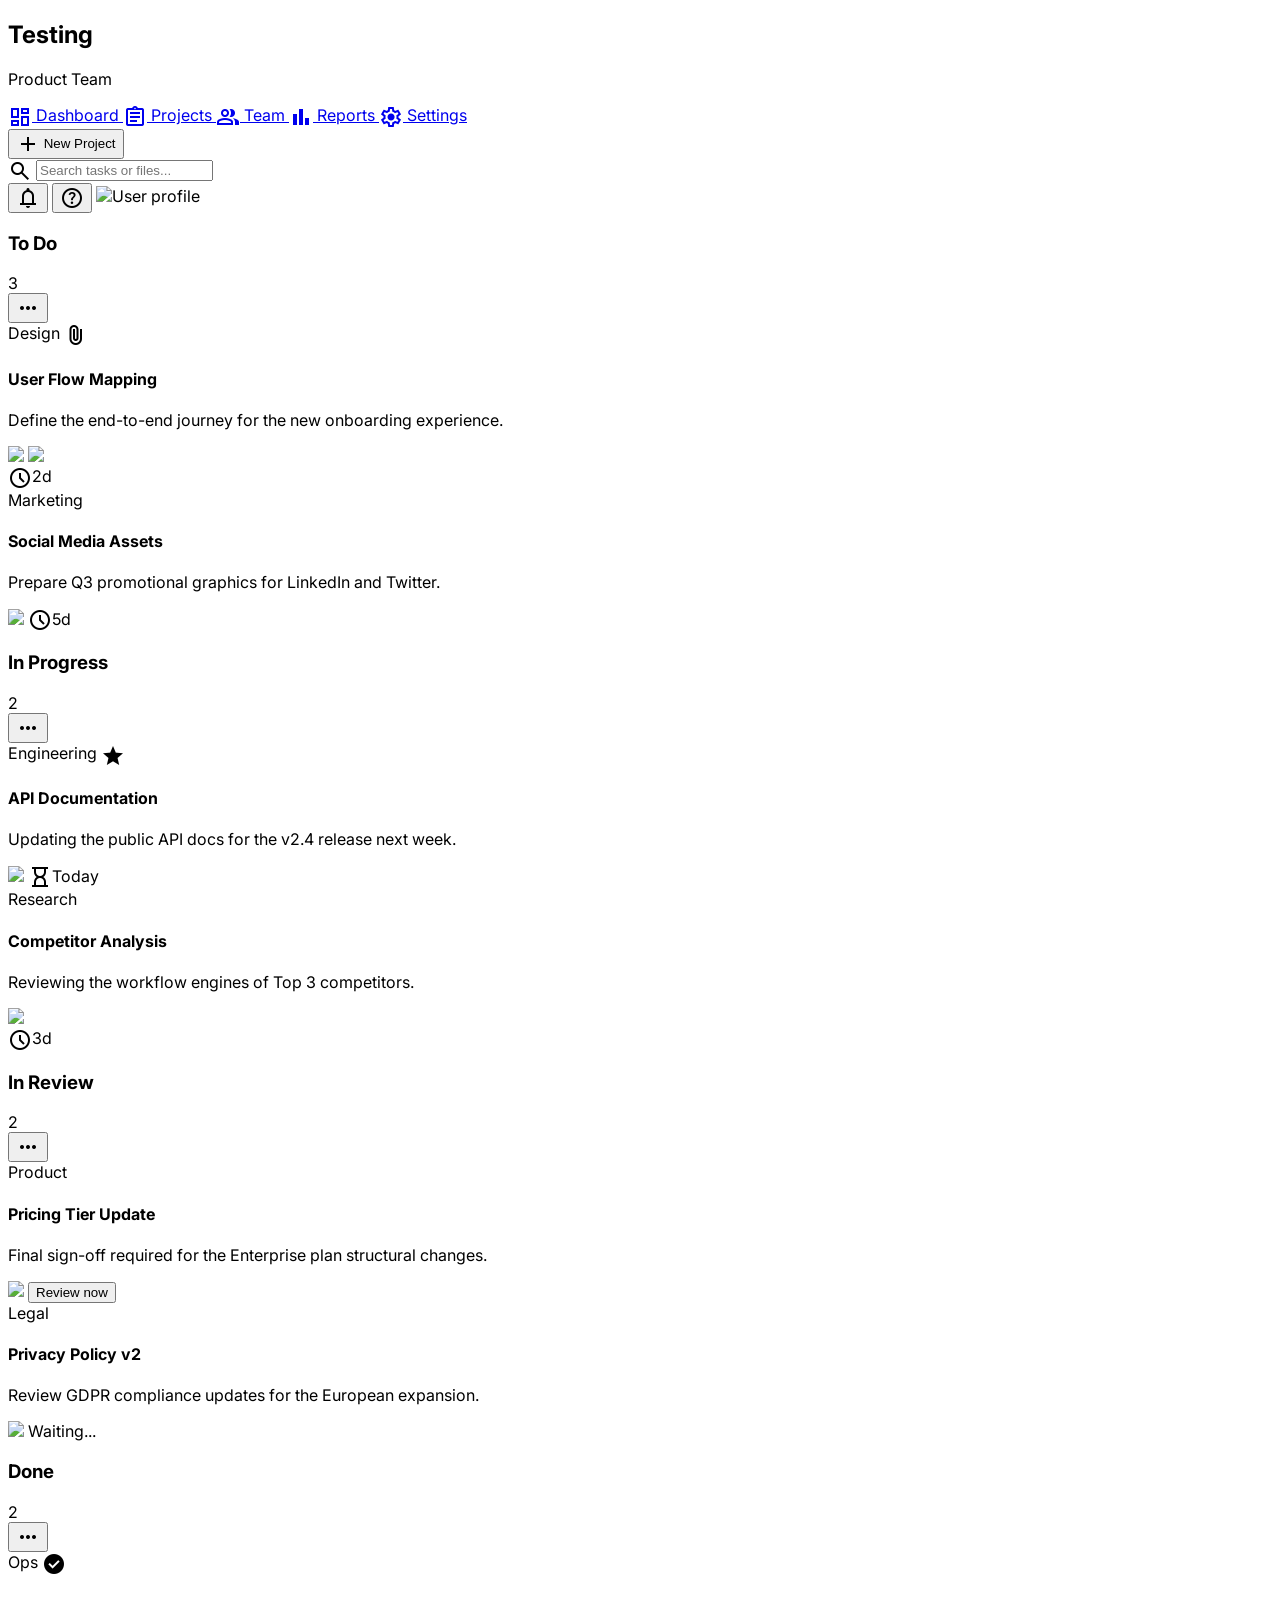
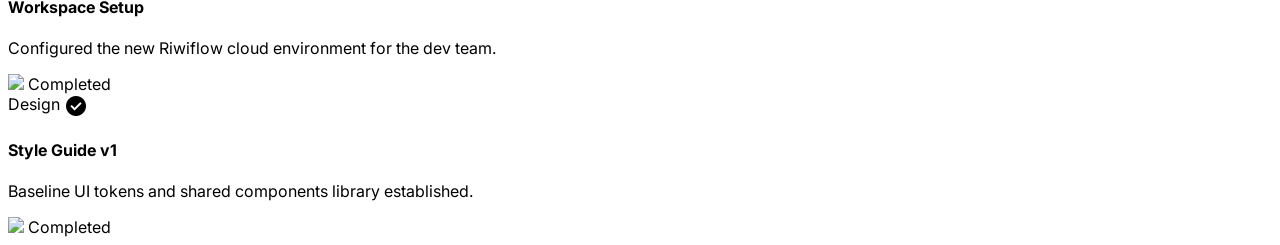
==== index.html @ f81b553e "tarea 2 terminada" ====
<!doctype html>
<html class="light" lang="en">

<head>
    <meta charset="utf-8" />
    <meta content="width=device-width, initial-scale=1.0" name="viewport" />
    <title>Riwiflow Dashboard - Kanban</title>
    <!-- Tailwind CSS y configuración -->
    <script src="https://cdn.tailwindcss.com?plugins=forms,container-queries"></script>
    <script id="tailwind-config">
        tailwind.config = {
            darkMode: "class",
            theme: {
                extend: {
                    colors: {
                        "secondary-fixed": "#e3e1ed",
                        tertiary: "#6b3000",
                        "surface-container-lowest": "#ffffff",
                        "on-primary-fixed-variant": "#5b00c5",
                        "on-tertiary-container": "#ffc19e",
                        "surface-container-low": "#f9f1ff",
                        secondary: "#5d5d67",
                        "on-secondary-container": "#64636d",
                        "inverse-on-surface": "#f6eefc",
                        "surface-dim": "#dfd7e5",
                        error: "#ba1a1a",
                        "secondary-fixed-dim": "#c7c5d1",
                        "on-primary-container": "#dac5ff",
                        "surface-variant": "#e8e0ee",
                        surface: "#fef7ff",
                        "inverse-primary": "#d3bbff",
                        "on-error": "#ffffff",
                        "surface-container-highest": "#e8e0ee",
                        "secondary-container": "#e3e1ed",
                        "on-primary-fixed": "#250059",
                        "on-secondary-fixed-variant": "#46464f",
                        "surface-container": "#f3ebf9",
                        "primary-container": "#6d28d9",
                        "outline-variant": "#ccc3d7",
                        "primary-fixed": "#ebddff",
                        "on-tertiary": "#ffffff",
                        "surface-container-high": "#ede5f3",
                        "surface-bright": "#fef7ff",
                        "primary-fixed-dim": "#d3bbff",
                        "on-primary": "#ffffff",
                        outline: "#7b7486",
                        "on-secondary": "#ffffff",
                        "on-tertiary-fixed-variant": "#743400",
                        background: "#fef7ff",
                        "tertiary-container": "#8f4200",
                        "on-secondary-fixed": "#1a1b23",
                        "error-container": "#ffdad6",
                        "on-background": "#1d1a24",
                        primary: "#5300b7",
                        "surface-tint": "#7331df",
                        "on-error-container": "#93000a",
                        "on-surface-variant": "#4a4455",
                        "tertiary-fixed-dim": "#ffb68b",
                        "on-surface": "#1d1a24",
                        "on-tertiary-fixed": "#321300",
                        "tertiary-fixed": "#ffdbc8",
                        "inverse-surface": "#332f39",
                    },
                    borderRadius: {
                        DEFAULT: "0.125rem",
                        lg: "0.25rem",
                        xl: "0.5rem",
                        full: "0.75rem",
                    },
                    spacing: {
                        md: "16px",
                        xxl: "48px",
                        xl: "32px",
                        xs: "4px",
                        sm: "8px",
                        gutter: "24px",
                        lg: "24px",
                        "margin-mobile": "16px",
                    },
                    fontFamily: {
                        "display-lg-mobile": ["Inter"],
                        "body-sm": ["Inter"],
                        "label-sm": ["Inter"],
                        "title-sm": ["Inter"],
                        "headline-md": ["Inter"],
                        "display-lg": ["Inter"],
                        "body-md": ["Inter"],
                        "label-md": ["Inter"],
                    },
                    fontSize: {
                        "display-lg-mobile": [
                            "30px",
                            {
                                lineHeight: "38px",
                                letterSpacing: "-0.02em",
                                fontWeight: "600",
                            },
                        ],
                        "body-sm": ["14px", { lineHeight: "20px", fontWeight: "400" }],
                        "label-sm": [
                            "12px",
                            {
                                lineHeight: "16px",
                                letterSpacing: "0.05em",
                                fontWeight: "600",
                            },
                        ],
                        "title-sm": ["18px", { lineHeight: "28px", fontWeight: "500" }],
                        "headline-md": [
                            "24px",
                            {
                                lineHeight: "32px",
                                letterSpacing: "-0.01em",
                                fontWeight: "600",
                            },
                        ],
                        "display-lg": [
                            "36px",
                            {
                                lineHeight: "44px",
                                letterSpacing: "-0.02em",
                                fontWeight: "600",
                            },
                        ],
                        "body-md": ["16px", { lineHeight: "24px", fontWeight: "400" }],
                        "label-md": ["14px", { lineHeight: "20px", fontWeight: "500" }],
                    },
                },
            },
        };
    </script>
    <!-- Fuentes e iconos -->
    <link href="https://fonts.googleapis.com/css2?family=Inter:wght@400;500;600;700;800&amp;display=swap"
        rel="stylesheet" />
    <link
        href="https://fonts.googleapis.com/css2?family=Material+Symbols+Outlined:wght,FILL@100..700,0..1&amp;display=swap"
        rel="stylesheet" />
    <!-- Estilos personalizados -->
    <link rel="stylesheet" href="styles.css" />
</head>

<body class="bg-background text-on-background overflow-hidden h-screen flex">
    <!-- SideNavBar -->
    <aside
        class="hidden md:flex flex-col pt-md pb-xl gap-xs h-full bg-surface-container-low border-r border-outline-variant w-[280px] shrink-0">
        <div class="px-gutter mb-xl">
            <h1 class="font-headline-md text-headline-md font-bold text-primary">
                Testing
            </h1>
            <p class="font-body-sm text-body-sm text-on-surface-variant">
                Product Team
            </p>
        </div>
        <nav class="flex-1 space-y-1">
            <a data-link
                class="flex items-center bg-primary-fixed text-on-primary-fixed-variant rounded-lg mx-2 px-4 py-3 font-body-sm text-body-sm transition-all scale-[0.98]"
                href="/dashboard">
                <span class="material-symbols-outlined mr-3" data-icon="dashboard">dashboard</span>
                <span>Dashboard</span>
            </a>
            <a data-link
                class="flex items-center text-secondary hover:text-primary hover:bg-primary-container/10 px-4 py-3 mx-2 font-body-sm text-body-sm rounded-lg transition-all"
                href="/projects">
                <span class="material-symbols-outlined mr-3" data-icon="assignment">assignment</span>
                <span>Projects</span>
            </a>
            <a data-link
                class="flex items-center text-secondary hover:text-primary hover:bg-primary-container/10 px-4 py-3 mx-2 font-body-sm text-body-sm rounded-lg transition-all"
                href="/team">
                <span class="material-symbols-outlined mr-3" data-icon="group">group</span>
                <span>Team</span>
            </a>
            <a data-link
                class="flex items-center text-secondary hover:text-primary hover:bg-primary-container/10 px-4 py-3 mx-2 font-body-sm text-body-sm rounded-lg transition-all"
                href="/reports">
                <span class="material-symbols-outlined mr-3" data-icon="bar_chart">bar_chart</span>
                <span>Reports</span>
            </a>
            <a data-link
                class="flex items-center text-secondary hover:text-primary hover:bg-primary-container/10 px-4 py-3 mx-2 font-body-sm text-body-sm rounded-lg transition-all"
                href="/settings">
                <span class="material-symbols-outlined mr-3" data-icon="settings">settings</span>
                <span>Settings</span>
            </a>
        </nav>
        <div class="px-4 mt-auto">
            <button id="newProjectBtn" type="button"
                class="w-full bg-primary text-on-primary py-3 rounded-xl font-label-md text-label-md flex items-center justify-center gap-2 shadow-sm hover:opacity-90 transition-opacity">
                <span class="material-symbols-outlined" data-icon="add">add</span>
                New Project
            </button>
        </div>
    </aside>
    <main class="flex-1 flex flex-col min-w-0">
        <!-- TopAppBar -->
        <header
            class="flex justify-between items-center h-16 px-gutter w-full bg-surface border-b border-outline-variant z-40">
            <div class="flex items-center gap-4 flex-1">
                <div class="relative max-w-md w-full">
                    <span class="material-symbols-outlined absolute left-3 top-1/2 -translate-y-1/2 text-outline"
                        data-icon="search">search</span>
                    <input
                        class="w-full pl-10 pr-4 py-2 bg-surface-container border border-outline-variant rounded-full font-body-md text-body-md focus:outline-none focus:ring-2 focus:ring-primary/20"
                        placeholder="Search tasks or files..." type="text" />
                </div>
            </div>
            <div class="flex items-center gap-4 ml-4">
                <button
                    class="material-symbols-outlined text-on-surface-variant hover:bg-surface-container-low p-2 rounded-full transition-colors"
                    data-icon="notifications">
                    notifications
                </button>
                <button
                    class="material-symbols-outlined text-on-surface-variant hover:bg-surface-container-low p-2 rounded-full transition-colors"
                    data-icon="help_outline">
                    help_outline
                </button>
                <img alt="User profile" class="w-8 h-8 rounded-full border border-outline-variant object-cover"
                    data-alt="A professional high-resolution close-up portrait of a corporate professional in a modern office. The individual is wearing a smart minimalist outfit. The background consists of soft out-of-focus architectural lines of a contemporary tech hub with soft purple and lavender lighting, maintaining a bright and optimistic light-mode aesthetic."
                    src="https://lh3.googleusercontent.com/aida-public/[base64]" />
            </div>
        </header>
        <!-- Content Area (SPA) -->
        <div id="app-view" class="flex-1 overflow-x-auto p-gutter custom-scrollbar">
            <!-- El contenido se cargará dinámicamente -->
        </div>
    </main>
    <script type="module" src="js/main.js"></script>
</body>

</html>
---- styles.css ----
/* Estilos personalizados que complementan Tailwind CSS */

body {
  font-family: "Inter", sans-serif;
}

.material-symbols-outlined {
  font-variation-settings:
    "FILL" 0,
    "wght" 400,
    "GRAD" 0,
    "opsz" 24;
  display: inline-block;
  vertical-align: middle;
  line-height: 1;
}

.kanban-column {
  min-width: 280px;
}

.custom-scrollbar::-webkit-scrollbar {
  width: 6px;
}

.custom-scrollbar::-webkit-scrollbar-track {
  background: transparent;
}

.custom-scrollbar::-webkit-scrollbar-thumb {
  background: #ccc3d7;
  border-radius: 10px;
}

.task-card:hover {
  transform: translateY(-2px);
  transition: all 0.2s ease;
}

nav a {
  transition: all 0.2s ease;
}
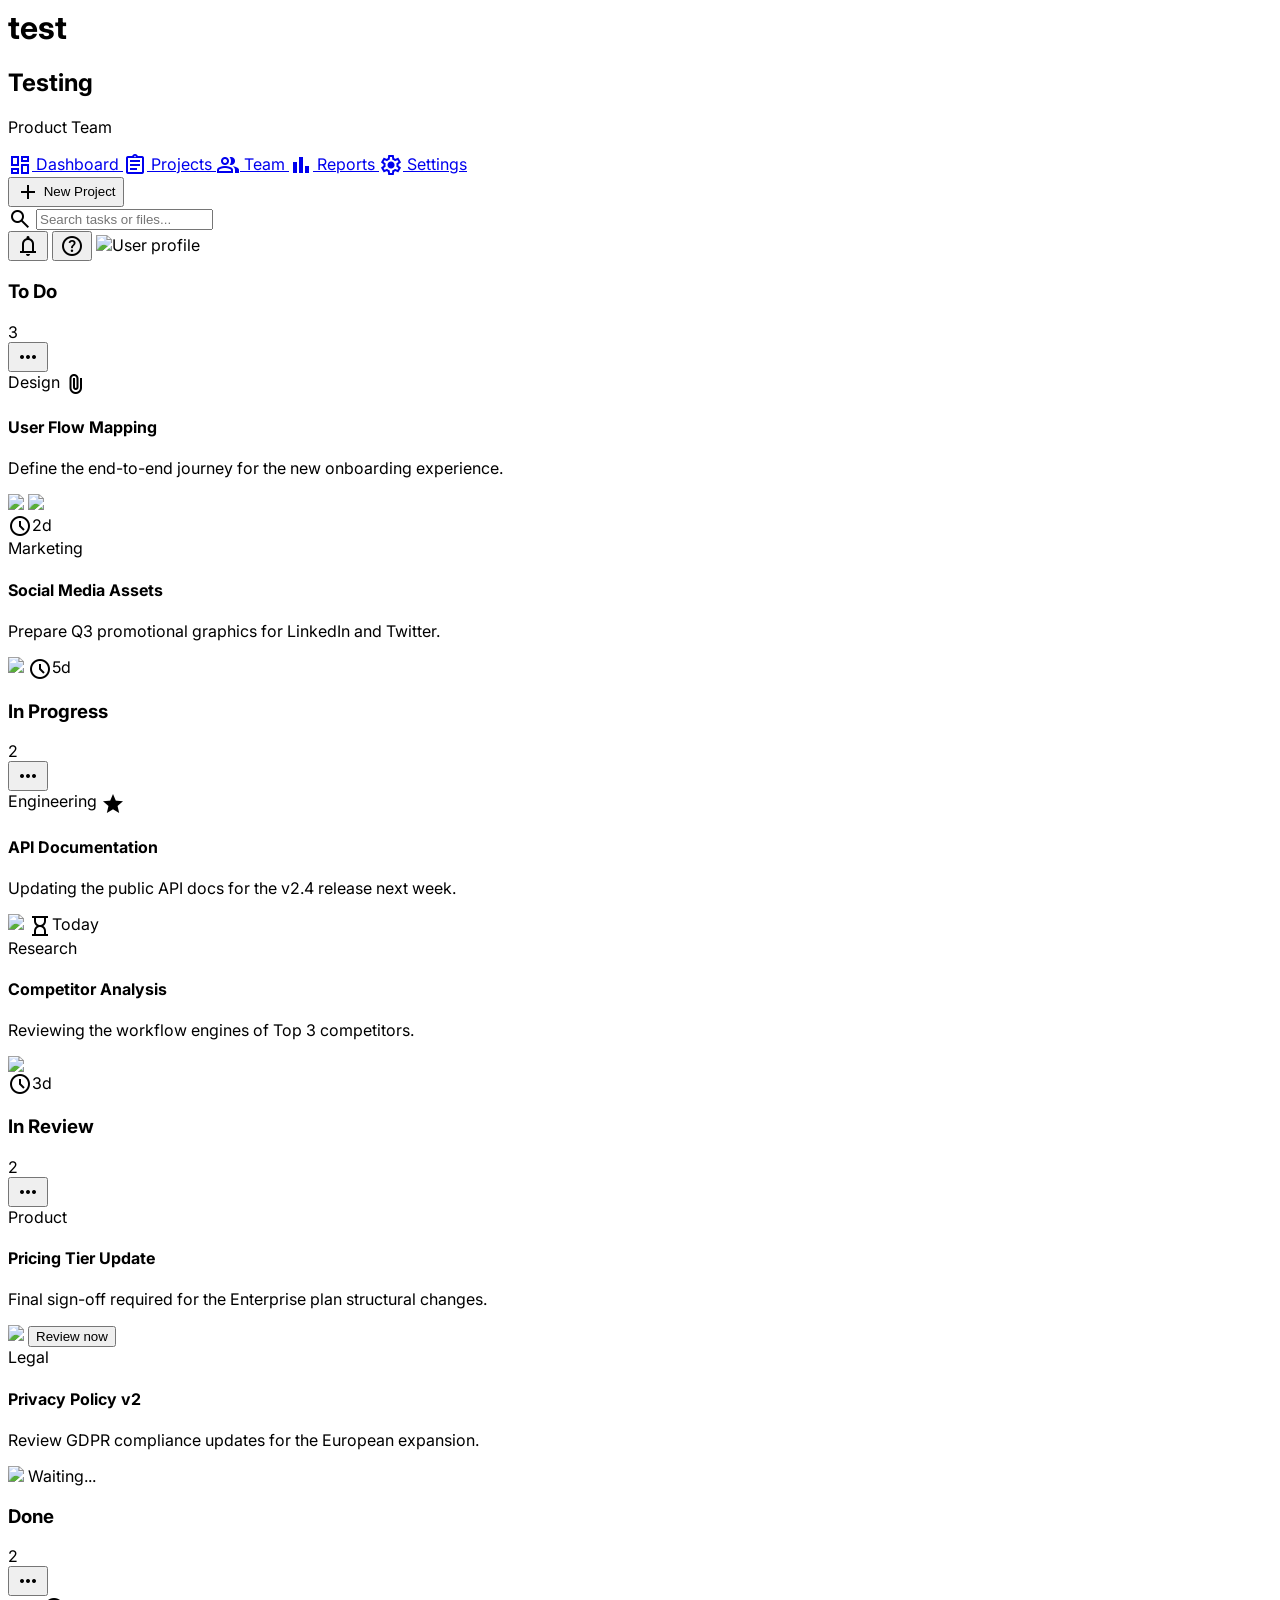
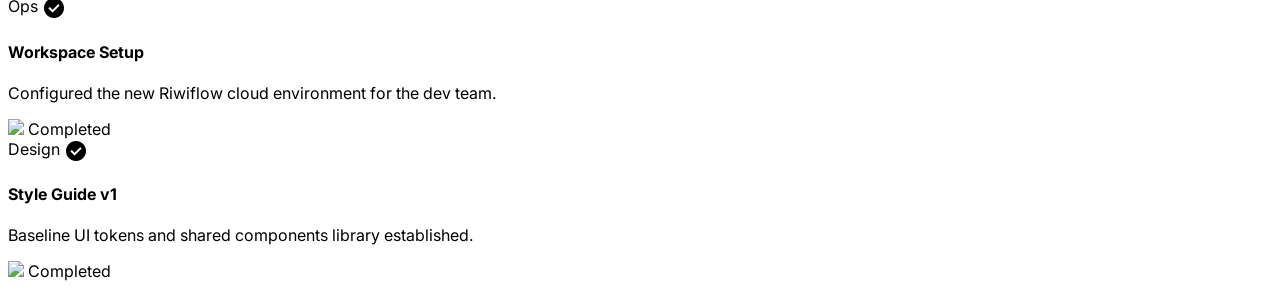
==== commit eb09ea48: "update" ====
--- a/index.html
+++ b/index.html
@@ -1,3 +1,4 @@
+<h1>test</h1>
 <!doctype html>
 <html class="light" lang="en">
 
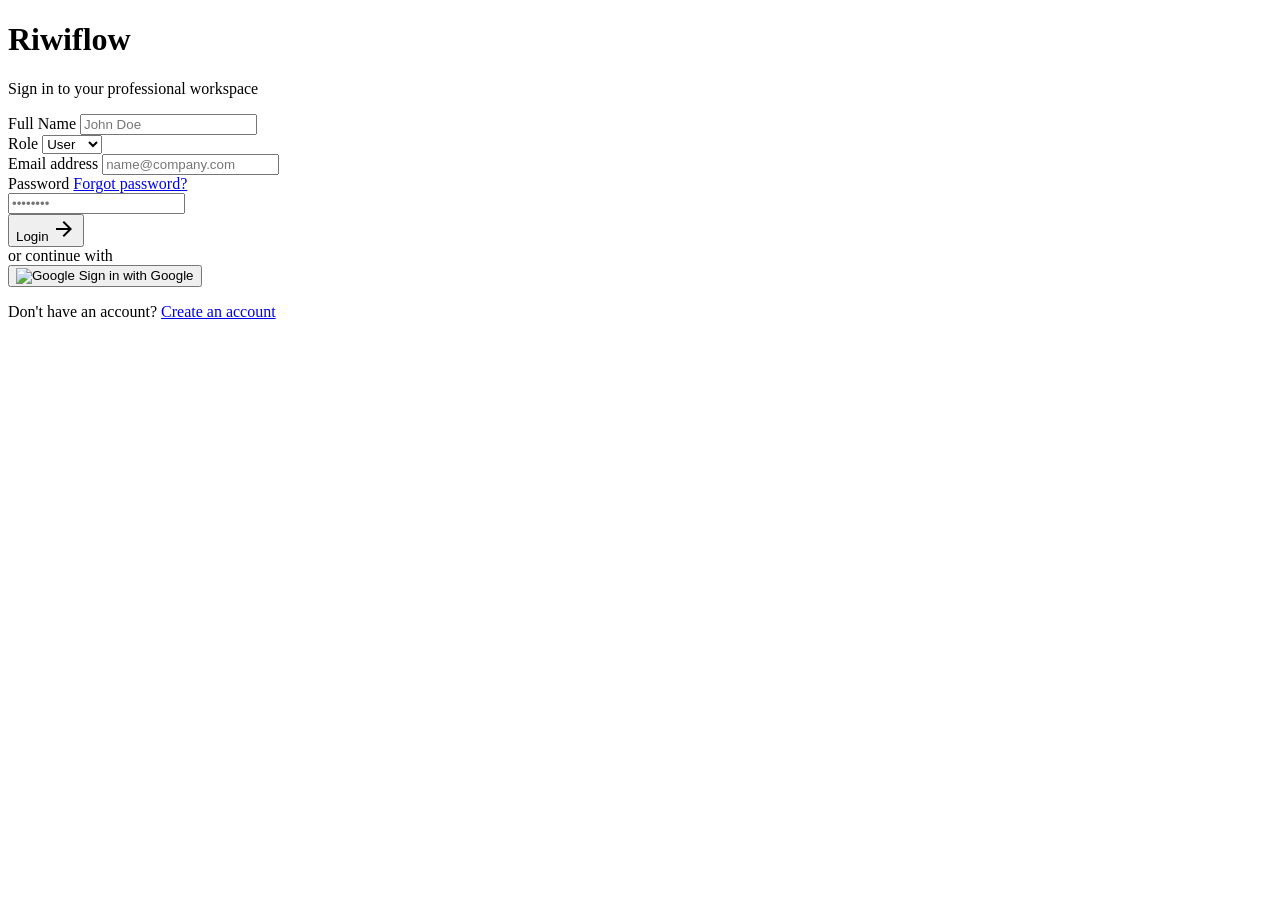
==== commit 7956cd32: "Add files via upload" ====
--- a/index.html
+++ b/index.html
@@ -1,232 +1,68 @@
-<h1>test</h1>
-<!doctype html>
-<html class="light" lang="en">
-
-<head>
-    <meta charset="utf-8" />
-    <meta content="width=device-width, initial-scale=1.0" name="viewport" />
-    <title>Riwiflow Dashboard - Kanban</title>
-    <!-- Tailwind CSS y configuración -->
-    <script src="https://cdn.tailwindcss.com?plugins=forms,container-queries"></script>
-    <script id="tailwind-config">
-        tailwind.config = {
-            darkMode: "class",
-            theme: {
-                extend: {
-                    colors: {
-                        "secondary-fixed": "#e3e1ed",
-                        tertiary: "#6b3000",
-                        "surface-container-lowest": "#ffffff",
-                        "on-primary-fixed-variant": "#5b00c5",
-                        "on-tertiary-container": "#ffc19e",
-                        "surface-container-low": "#f9f1ff",
-                        secondary: "#5d5d67",
-                        "on-secondary-container": "#64636d",
-                        "inverse-on-surface": "#f6eefc",
-                        "surface-dim": "#dfd7e5",
-                        error: "#ba1a1a",
-                        "secondary-fixed-dim": "#c7c5d1",
-                        "on-primary-container": "#dac5ff",
-                        "surface-variant": "#e8e0ee",
-                        surface: "#fef7ff",
-                        "inverse-primary": "#d3bbff",
-                        "on-error": "#ffffff",
-                        "surface-container-highest": "#e8e0ee",
-                        "secondary-container": "#e3e1ed",
-                        "on-primary-fixed": "#250059",
-                        "on-secondary-fixed-variant": "#46464f",
-                        "surface-container": "#f3ebf9",
-                        "primary-container": "#6d28d9",
-                        "outline-variant": "#ccc3d7",
-                        "primary-fixed": "#ebddff",
-                        "on-tertiary": "#ffffff",
-                        "surface-container-high": "#ede5f3",
-                        "surface-bright": "#fef7ff",
-                        "primary-fixed-dim": "#d3bbff",
-                        "on-primary": "#ffffff",
-                        outline: "#7b7486",
-                        "on-secondary": "#ffffff",
-                        "on-tertiary-fixed-variant": "#743400",
-                        background: "#fef7ff",
-                        "tertiary-container": "#8f4200",
-                        "on-secondary-fixed": "#1a1b23",
-                        "error-container": "#ffdad6",
-                        "on-background": "#1d1a24",
-                        primary: "#5300b7",
-                        "surface-tint": "#7331df",
-                        "on-error-container": "#93000a",
-                        "on-surface-variant": "#4a4455",
-                        "tertiary-fixed-dim": "#ffb68b",
-                        "on-surface": "#1d1a24",
-                        "on-tertiary-fixed": "#321300",
-                        "tertiary-fixed": "#ffdbc8",
-                        "inverse-surface": "#332f39",
-                    },
-                    borderRadius: {
-                        DEFAULT: "0.125rem",
-                        lg: "0.25rem",
-                        xl: "0.5rem",
-                        full: "0.75rem",
-                    },
-                    spacing: {
-                        md: "16px",
-                        xxl: "48px",
-                        xl: "32px",
-                        xs: "4px",
-                        sm: "8px",
-                        gutter: "24px",
-                        lg: "24px",
-                        "margin-mobile": "16px",
-                    },
-                    fontFamily: {
-                        "display-lg-mobile": ["Inter"],
-                        "body-sm": ["Inter"],
-                        "label-sm": ["Inter"],
-                        "title-sm": ["Inter"],
-                        "headline-md": ["Inter"],
-                        "display-lg": ["Inter"],
-                        "body-md": ["Inter"],
-                        "label-md": ["Inter"],
-                    },
-                    fontSize: {
-                        "display-lg-mobile": [
-                            "30px",
-                            {
-                                lineHeight: "38px",
-                                letterSpacing: "-0.02em",
-                                fontWeight: "600",
-                            },
-                        ],
-                        "body-sm": ["14px", { lineHeight: "20px", fontWeight: "400" }],
-                        "label-sm": [
-                            "12px",
-                            {
-                                lineHeight: "16px",
-                                letterSpacing: "0.05em",
-                                fontWeight: "600",
-                            },
-                        ],
-                        "title-sm": ["18px", { lineHeight: "28px", fontWeight: "500" }],
-                        "headline-md": [
-                            "24px",
-                            {
-                                lineHeight: "32px",
-                                letterSpacing: "-0.01em",
-                                fontWeight: "600",
-                            },
-                        ],
-                        "display-lg": [
-                            "36px",
-                            {
-                                lineHeight: "44px",
-                                letterSpacing: "-0.02em",
-                                fontWeight: "600",
-                            },
-                        ],
-                        "body-md": ["16px", { lineHeight: "24px", fontWeight: "400" }],
-                        "label-md": ["14px", { lineHeight: "20px", fontWeight: "500" }],
-                    },
-                },
-            },
-        };
-    </script>
-    <!-- Fuentes e iconos -->
-    <link href="https://fonts.googleapis.com/css2?family=Inter:wght@400;500;600;700;800&amp;display=swap"
-        rel="stylesheet" />
-    <link
-        href="https://fonts.googleapis.com/css2?family=Material+Symbols+Outlined:wght,FILL@100..700,0..1&amp;display=swap"
-        rel="stylesheet" />
-    <!-- Estilos personalizados -->
-    <link rel="stylesheet" href="styles.css" />
-</head>
-
-<body class="bg-background text-on-background overflow-hidden h-screen flex">
-    <!-- SideNavBar -->
-    <aside
-        class="hidden md:flex flex-col pt-md pb-xl gap-xs h-full bg-surface-container-low border-r border-outline-variant w-[280px] shrink-0">
-        <div class="px-gutter mb-xl">
-            <h1 class="font-headline-md text-headline-md font-bold text-primary">
-                Testing
-            </h1>
-            <p class="font-body-sm text-body-sm text-on-surface-variant">
-                Product Team
-            </p>
-        </div>
-        <nav class="flex-1 space-y-1">
-            <a data-link
-                class="flex items-center bg-primary-fixed text-on-primary-fixed-variant rounded-lg mx-2 px-4 py-3 font-body-sm text-body-sm transition-all scale-[0.98]"
-                href="/dashboard">
-                <span class="material-symbols-outlined mr-3" data-icon="dashboard">dashboard</span>
-                <span>Dashboard</span>
-            </a>
-            <a data-link
-                class="flex items-center text-secondary hover:text-primary hover:bg-primary-container/10 px-4 py-3 mx-2 font-body-sm text-body-sm rounded-lg transition-all"
-                href="/projects">
-                <span class="material-symbols-outlined mr-3" data-icon="assignment">assignment</span>
-                <span>Projects</span>
-            </a>
-            <a data-link
-                class="flex items-center text-secondary hover:text-primary hover:bg-primary-container/10 px-4 py-3 mx-2 font-body-sm text-body-sm rounded-lg transition-all"
-                href="/team">
-                <span class="material-symbols-outlined mr-3" data-icon="group">group</span>
-                <span>Team</span>
-            </a>
-            <a data-link
-                class="flex items-center text-secondary hover:text-primary hover:bg-primary-container/10 px-4 py-3 mx-2 font-body-sm text-body-sm rounded-lg transition-all"
-                href="/reports">
-                <span class="material-symbols-outlined mr-3" data-icon="bar_chart">bar_chart</span>
-                <span>Reports</span>
-            </a>
-            <a data-link
-                class="flex items-center text-secondary hover:text-primary hover:bg-primary-container/10 px-4 py-3 mx-2 font-body-sm text-body-sm rounded-lg transition-all"
-                href="/settings">
-                <span class="material-symbols-outlined mr-3" data-icon="settings">settings</span>
-                <span>Settings</span>
-            </a>
-        </nav>
-        <div class="px-4 mt-auto">
-            <button id="newProjectBtn" type="button"
-                class="w-full bg-primary text-on-primary py-3 rounded-xl font-label-md text-label-md flex items-center justify-center gap-2 shadow-sm hover:opacity-90 transition-opacity">
-                <span class="material-symbols-outlined" data-icon="add">add</span>
-                New Project
-            </button>
-        </div>
-    </aside>
-    <main class="flex-1 flex flex-col min-w-0">
-        <!-- TopAppBar -->
-        <header
-            class="flex justify-between items-center h-16 px-gutter w-full bg-surface border-b border-outline-variant z-40">
-            <div class="flex items-center gap-4 flex-1">
-                <div class="relative max-w-md w-full">
-                    <span class="material-symbols-outlined absolute left-3 top-1/2 -translate-y-1/2 text-outline"
-                        data-icon="search">search</span>
-                    <input
-                        class="w-full pl-10 pr-4 py-2 bg-surface-container border border-outline-variant rounded-full font-body-md text-body-md focus:outline-none focus:ring-2 focus:ring-primary/20"
-                        placeholder="Search tasks or files..." type="text" />
-                </div>
-            </div>
-            <div class="flex items-center gap-4 ml-4">
-                <button
-                    class="material-symbols-outlined text-on-surface-variant hover:bg-surface-container-low p-2 rounded-full transition-colors"
-                    data-icon="notifications">
-                    notifications
-                </button>
-                <button
-                    class="material-symbols-outlined text-on-surface-variant hover:bg-surface-container-low p-2 rounded-full transition-colors"
-                    data-icon="help_outline">
-                    help_outline
-                </button>
-                <img alt="User profile" class="w-8 h-8 rounded-full border border-outline-variant object-cover"
-                    data-alt="A professional high-resolution close-up portrait of a corporate professional in a modern office. The individual is wearing a smart minimalist outfit. The background consists of soft out-of-focus architectural lines of a contemporary tech hub with soft purple and lavender lighting, maintaining a bright and optimistic light-mode aesthetic."
-                    src="https://lh3.googleusercontent.com/aida-public/[base64]" />
-            </div>
-        </header>
-        <!-- Content Area (SPA) -->
-        <div id="app-view" class="flex-1 overflow-x-auto p-gutter custom-scrollbar">
-            <!-- El contenido se cargará dinámicamente -->
-        </div>
-    </main>
-    <script type="module" src="js/main.js"></script>
-</body>
-
+<!doctype html>
+<html class="light" lang="en">
+<head>
+    <meta charset="utf-8" />
+    <meta content="width=device-width, initial-scale=1.0" name="viewport" />
+    <title>Riwiflow Dashboard - Kanban</title>
+    <!-- Tailwind CSS y configuración -->
+    <script src="https://cdn.tailwindcss.com?plugins=forms,container-queries"></script>
+    <script src="js/tailwind-config.js"></script>
+    <link href="https://fonts.googleapis.com/css2?family=Inter:wght@400;500;600;700;800&amp;display=swap" rel="stylesheet" />
+    <link href="https://fonts.googleapis.com/css2?family=Material+Symbols+Outlined:wght,FILL@100..700,0..1&amp;display=swap" rel="stylesheet" />
+    <link rel="stylesheet" href="css/styles.css" />
+</head>
+<body class="bg-background text-on-background overflow-hidden h-screen flex">
+    <!-- Main Sidebar: Navigation and Global Branding -->
+    <aside class="hidden md:flex flex-col pt-md pb-xl gap-xs h-full bg-surface-container-low border-r border-outline-variant w-[280px] shrink-0">
+        <div class="px-gutter mb-xl">
+            <h1 class="font-headline-md text-headline-md font-bold text-primary">Testing</h1>
+            <p class="font-body-sm text-body-sm text-on-surface-variant">Product Team</p>
+        </div>
+        <nav class="flex-1 space-y-1">
+            <a data-link class="flex items-center bg-primary-fixed text-on-primary-fixed-variant rounded-lg mx-2 px-4 py-3 font-body-sm text-body-sm transition-all scale-[0.98]" href="/dashboard">
+                <span class="material-symbols-outlined mr-3">dashboard</span><span>Dashboard</span>
+            </a>
+            <a data-link class="flex items-center text-secondary hover:text-primary hover:bg-primary-container/10 px-4 py-3 mx-2 font-body-sm text-body-sm rounded-lg transition-all" href="/projects">
+                <span class="material-symbols-outlined mr-3">assignment</span><span>Projects</span>
+            </a>
+            <a data-link class="flex items-center text-secondary hover:text-primary hover:bg-primary-container/10 px-4 py-3 mx-2 font-body-sm text-body-sm rounded-lg transition-all" href="/team">
+                <span class="material-symbols-outlined mr-3">group</span><span>Team</span>
+            </a>
+            <a data-link class="flex items-center text-secondary hover:text-primary hover:bg-primary-container/10 px-4 py-3 mx-2 font-body-sm text-body-sm rounded-lg transition-all" href="/reports">
+                <span class="material-symbols-outlined mr-3">bar_chart</span><span>Reports</span>
+            </a>
+            <a data-link class="flex items-center text-secondary hover:text-primary hover:bg-primary-container/10 px-4 py-3 mx-2 font-body-sm text-body-sm rounded-lg transition-all" href="/settings">
+                <span class="material-symbols-outlined mr-3">settings</span><span>Settings</span>
+            </a>
+        </nav>
+        <div class="px-4 mt-auto">
+            <button id="newProjectBtn" type="button" class="w-full bg-primary text-on-primary py-3 rounded-xl font-label-md text-label-md flex items-center justify-center gap-2 shadow-sm hover:opacity-90 transition-opacity">
+                <span class="material-symbols-outlined">add</span> New Project
+            </button>
+        </div>
+    </aside>
+    <!-- Main Content Area -->
+    <main class="flex-1 flex flex-col min-w-0">
+        <!-- Global Header: Search, Notifications, and User Profile -->
+        <header class="flex justify-between items-center h-16 px-gutter w-full bg-surface border-b border-outline-variant z-40">
+            <div class="flex items-center gap-4 flex-1">
+                <div class="relative max-w-md w-full">
+                    <span class="material-symbols-outlined absolute left-3 top-1/2 -translate-y-1/2 text-outline">search</span>
+                    <input class="w-full pl-10 pr-4 py-2 bg-surface-container border border-outline-variant rounded-full font-body-md text-body-md focus:outline-none focus:ring-2 focus:ring-primary/20" placeholder="Search tasks or files..." type="text" />
+                </div>
+            </div>
+            <div class="flex items-center gap-4 ml-4">
+                <button class="material-symbols-outlined text-on-surface-variant hover:bg-surface-container-low p-2 rounded-full transition-colors">notifications</button>
+                <button class="material-symbols-outlined text-on-surface-variant hover:bg-surface-container-low p-2 rounded-full transition-colors">help_outline</button>
+                <button onclick="logout()" class="material-symbols-outlined text-error hover:bg-error-container/10 p-2 rounded-full transition-colors" title="Logout">logout</button>
+                <span id="user-name-display" class="font-label-md text-label-md text-on-surface-variant hidden sm:block"></span>
+                <img alt="User profile" class="w-8 h-8 rounded-full border border-outline-variant object-cover" src="https://lh3.googleusercontent.com/aida-public/[base64]" />
+            </div>
+        </header>
+        <!-- Viewport Container for SPA -->
+        <div id="app-view" class="flex-1 overflow-x-auto p-gutter custom-scrollbar"></div>
+    </main>
+    <!-- Core Application Script -->
+    <script type="module" src="js/main.js"></script>
+</body>
 </html>
